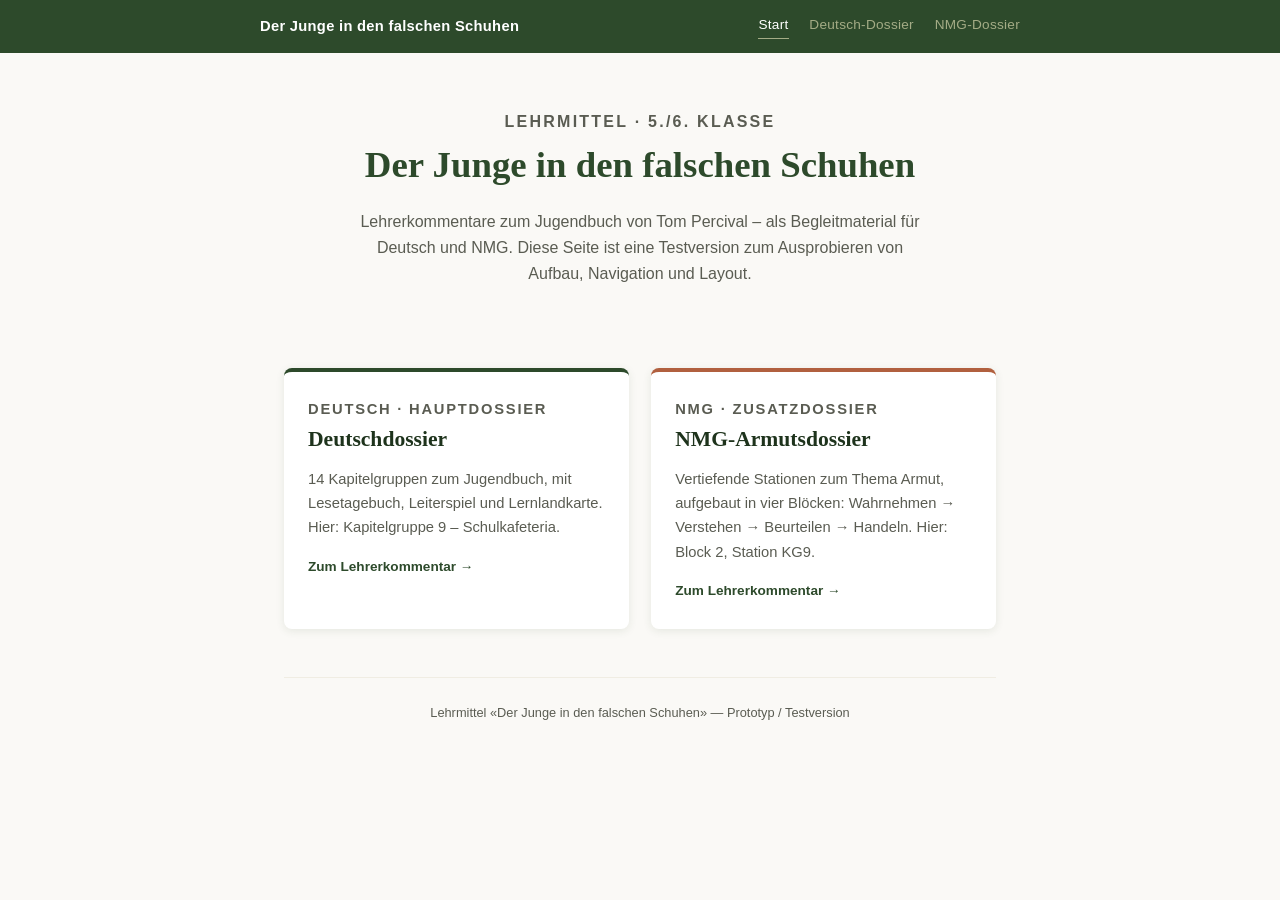
==== index.html @ f7da63dc "erste version der webseite" ====
<!DOCTYPE html>
<html lang="de">
<head>
<meta charset="UTF-8">
<meta name="viewport" content="width=device-width, initial-scale=1">
<title>Lehrerkommentare – Der Junge in den falschen Schuhen</title>
<link rel="stylesheet" href="style.css">
</head>
<body>

<nav class="site-nav">
  <div class="site-nav-inner">
    <a class="site-nav-brand" href="index.html">Der Junge in den falschen Schuhen</a>
    <div class="site-nav-links">
      <a href="index.html" class="active">Start</a>
      <a href="deutsch-kg9.html">Deutsch-Dossier</a>
      <a href="nmg-kg9.html">NMG-Dossier</a>
    </div>
  </div>
</nav>

<div class="page">

  <div class="hero">
    <p class="hero-eyebrow">Lehrmittel · 5./6. Klasse</p>
    <h1>Der Junge in den falschen Schuhen</h1>
    <p>Lehrerkommentare zum Jugendbuch von Tom Percival – als Begleitmaterial für Deutsch und NMG. Diese Seite ist eine Testversion zum Ausprobieren von Aufbau, Navigation und Layout.</p>
  </div>

  <div class="dossier-grid">
    <a class="dossier-card" href="deutsch-kg9.html">
      <p class="dossier-card-eyebrow">Deutsch · Hauptdossier</p>
      <h2>Deutschdossier</h2>
      <p>14 Kapitelgruppen zum Jugendbuch, mit Lesetagebuch, Leiterspiel und Lernlandkarte. Hier: Kapitelgruppe 9 – Schulkafeteria.</p>
      <span class="dossier-card-cta">Zum Lehrerkommentar →</span>
    </a>
    <a class="dossier-card dossier-nmg" href="nmg-kg9.html">
      <p class="dossier-card-eyebrow">NMG · Zusatzdossier</p>
      <h2>NMG-Armutsdossier</h2>
      <p>Vertiefende Stationen zum Thema Armut, aufgebaut in vier Blöcken: Wahrnehmen → Verstehen → Beurteilen → Handeln. Hier: Block 2, Station KG9.</p>
      <span class="dossier-card-cta">Zum Lehrerkommentar →</span>
    </a>
  </div>

  <footer class="site-footer">
    <p>Lehrmittel «Der Junge in den falschen Schuhen» — Prototyp / Testversion</p>
  </footer>

</div>
</body>
</html>
---- style.css ----
:root {
  --forest: #2d4a2b;
  --forest-dark: #1e331c;
  --sage: #7d8471;
  --olive: #a4ac86;
  --ivory: #faf9f6;
  --white: #ffffff;
  --sand: #f0ede3;
  --text: #2c2c28;
  --text-muted: #5a5c52;
  --terracotta: #b1603f;
}

* { box-sizing: border-box; }

body {
  margin: 0;
  background: var(--ivory);
  color: var(--text);
  font-family: "Iowan Old Style", "Palatino Linotype", Georgia, "Noto Serif", serif;
  line-height: 1.65;
  -webkit-font-smoothing: antialiased;
}

a { color: var(--forest); }

.page {
  max-width: 760px;
  margin: 0 auto;
  padding: 1.5rem 1.5rem 5rem;
}

/* -------- Top navigation -------- */
.site-nav {
  background: var(--forest);
  padding: 0.85rem 1.5rem;
}

.site-nav-inner {
  max-width: 760px;
  margin: 0 auto;
  display: flex;
  align-items: center;
  justify-content: space-between;
  flex-wrap: wrap;
  gap: 0.6rem;
  font-family: "Helvetica Neue", Arial, sans-serif;
}

.site-nav-brand {
  color: var(--white);
  font-weight: 700;
  font-size: 0.92rem;
  letter-spacing: 0.02em;
  text-decoration: none;
}

.site-nav-links {
  display: flex;
  gap: 1.3rem;
  flex-wrap: wrap;
}

.site-nav-links a {
  color: var(--olive);
  text-decoration: none;
  font-size: 0.85rem;
  letter-spacing: 0.02em;
  padding-bottom: 2px;
  border-bottom: 1px solid transparent;
  transition: color 0.15s, border-color 0.15s;
}

.site-nav-links a:hover,
.site-nav-links a.active {
  color: var(--white);
  border-bottom-color: var(--olive);
}

/* -------- Document header -------- */
.doc-header {
  text-align: center;
  margin-bottom: 3rem;
  padding-bottom: 2rem;
  border-bottom: 2px solid var(--olive);
}

.doc-eyebrow {
  font-family: "Helvetica Neue", Arial, sans-serif;
  font-size: 0.78rem;
  letter-spacing: 0.14em;
  text-transform: uppercase;
  color: var(--sage);
  font-weight: 600;
  margin: 0 0 0.6rem;
}

.doc-title {
  font-family: "Iowan Old Style", "Palatino Linotype", Georgia, serif;
  font-size: 2.1rem;
  font-weight: 700;
  color: var(--forest);
  margin: 0 0 0.5rem;
  line-height: 1.2;
  border: none;
  padding: 0;
}

.doc-subtitle {
  font-family: "Helvetica Neue", Arial, sans-serif;
  font-size: 0.98rem;
  color: var(--text-muted);
  margin: 0;
}

/* -------- Headings -------- */
h1 {
  font-family: "Iowan Old Style", "Palatino Linotype", Georgia, serif;
  font-size: 1.6rem;
  color: var(--forest);
  margin: 2.6rem 0 0.4rem;
  padding-bottom: 0.5rem;
  border-bottom: 2px solid var(--sage);
}

h1:first-of-type { margin-top: 0; }

h2 {
  font-family: "Iowan Old Style", "Palatino Linotype", Georgia, serif;
  font-size: 1.3rem;
  color: var(--forest);
  margin: 2.1rem 0 0.7rem;
}

h2.station-title {
  font-size: 1.15rem;
  color: var(--sage);
  font-style: italic;
  font-weight: 400;
  margin-top: -0.3rem;
  margin-bottom: 1.6rem;
}

h3 {
  font-family: "Helvetica Neue", Arial, sans-serif;
  font-size: 0.92rem;
  letter-spacing: 0.03em;
  text-transform: uppercase;
  color: var(--forest-dark);
  font-weight: 700;
  margin: 1.6rem 0 0.6rem;
}

p { margin: 0 0 1rem; }

strong { color: var(--forest-dark); }

.underline { text-decoration: underline; text-decoration-color: var(--olive); }

/* -------- Plain lists -------- */
ul.plain-list {
  margin: 0 0 1.2rem;
  padding-left: 1.3rem;
}

ul.plain-list li {
  margin-bottom: 0.5rem;
}

ul.plain-list li::marker {
  color: var(--sage);
}

/* -------- Intro section -------- */
section.intro { margin-bottom: 1rem; }

section.intro > h2:first-child {
  font-size: 1.5rem;
  margin-top: 0;
}

/* -------- Concept cards -------- */
.concept-grid {
  display: grid;
  grid-template-columns: 1fr 1fr;
  gap: 1rem;
  margin: 1.4rem 0;
}

.concept-card {
  background: var(--white);
  border-left: 3px solid var(--olive);
  border-radius: 4px;
  padding: 1rem 1.2rem;
  box-shadow: 0 1px 3px rgba(45, 74, 43, 0.08);
}

.concept-card h3 { margin-top: 0; color: var(--forest); }
.concept-card p { margin-bottom: 0; font-size: 0.96rem; color: var(--text); }
.concept-card p + p { margin-top: 0.6rem; }

@media (max-width: 620px) {
  .concept-grid { grid-template-columns: 1fr; }
}

/* -------- Callouts -------- */
.callout {
  border-radius: 6px;
  padding: 1.1rem 1.3rem;
  margin: 1.6rem 0;
}

.callout h3 {
  margin-top: 0;
  display: flex;
  align-items: center;
  gap: 0.5rem;
}

.callout p:last-child { margin-bottom: 0; }

.callout-sensitive {
  background: var(--sand);
  border-left: 4px solid var(--forest);
}

.callout-sensitive h3 { color: var(--forest-dark); }

.callout-crossref {
  background: var(--white);
  border: 1px dashed var(--olive);
}

.callout-crossref h3 { color: var(--sage); }

.callout-icon { font-size: 1rem; }

/* -------- Tables -------- */
table {
  width: 100%;
  border-collapse: collapse;
  margin: 1rem 0 1.8rem;
  font-family: "Helvetica Neue", Arial, sans-serif;
  font-size: 0.92rem;
  background: var(--white);
  box-shadow: 0 1px 4px rgba(45, 74, 43, 0.1);
  border-radius: 6px;
  overflow: hidden;
}

thead th {
  background: var(--forest);
  color: var(--white);
  text-align: left;
  font-weight: 600;
  padding: 0.7rem 0.9rem;
  font-size: 0.85rem;
  letter-spacing: 0.02em;
}

tbody td {
  padding: 0.65rem 0.9rem;
  border-bottom: 1px solid var(--sand);
  vertical-align: top;
  color: var(--text);
}

tbody td p { margin: 0 0 0.2rem; }
tbody td p:last-child { margin-bottom: 0; }

tbody tr:last-child td { border-bottom: none; }

tbody tr.odd { background: var(--white); }
tbody tr.even { background: var(--ivory); }

/* -------- Section divider -------- */
section.station { margin-top: 1rem; }

section.station > h1:first-child {
  margin-top: 3rem;
  padding-top: 2.4rem;
  border-top: 1px solid var(--olive);
}

/* -------- Landing page -------- */
.hero {
  text-align: center;
  padding: 2rem 0 3rem;
}

.hero-eyebrow {
  font-family: "Helvetica Neue", Arial, sans-serif;
  font-size: 0.78rem;
  letter-spacing: 0.14em;
  text-transform: uppercase;
  color: var(--sage);
  font-weight: 600;
  margin: 0 0 0.8rem;
}

.hero h1 {
  border: none;
  padding: 0;
  margin: 0 0 0.8rem;
  font-size: 2.3rem;
}

.hero p {
  max-width: 560px;
  margin: 0 auto;
  color: var(--text-muted);
  font-family: "Helvetica Neue", Arial, sans-serif;
  font-size: 1rem;
}

.dossier-grid {
  display: grid;
  grid-template-columns: 1fr 1fr;
  gap: 1.4rem;
  margin: 2rem 0;
}

@media (max-width: 620px) {
  .dossier-grid { grid-template-columns: 1fr; }
}

.dossier-card {
  display: block;
  background: var(--white);
  border-radius: 8px;
  padding: 1.6rem 1.5rem;
  text-decoration: none;
  box-shadow: 0 2px 8px rgba(45, 74, 43, 0.1);
  border-top: 4px solid var(--forest);
  transition: transform 0.15s, box-shadow 0.15s;
}

.dossier-card:hover {
  transform: translateY(-2px);
  box-shadow: 0 4px 14px rgba(45, 74, 43, 0.16);
}

.dossier-card.dossier-nmg { border-top-color: var(--terracotta); }

.dossier-card-eyebrow {
  font-family: "Helvetica Neue", Arial, sans-serif;
  font-size: 0.75rem;
  letter-spacing: 0.12em;
  text-transform: uppercase;
  color: var(--sage);
  font-weight: 600;
  margin: 0 0 0.5rem;
}

.dossier-card h2 {
  margin: 0 0 0.6rem;
  font-size: 1.35rem;
  color: var(--forest-dark);
}

.dossier-card p {
  font-family: "Helvetica Neue", Arial, sans-serif;
  font-size: 0.92rem;
  color: var(--text-muted);
  margin-bottom: 0;
}

.dossier-card-cta {
  display: inline-block;
  margin-top: 1rem;
  font-family: "Helvetica Neue", Arial, sans-serif;
  font-size: 0.85rem;
  font-weight: 600;
  color: var(--forest);
}

.site-footer {
  text-align: center;
  margin-top: 3rem;
  padding-top: 1.5rem;
  border-top: 1px solid var(--sand);
  font-family: "Helvetica Neue", Arial, sans-serif;
  font-size: 0.8rem;
  color: var(--text-muted);
}
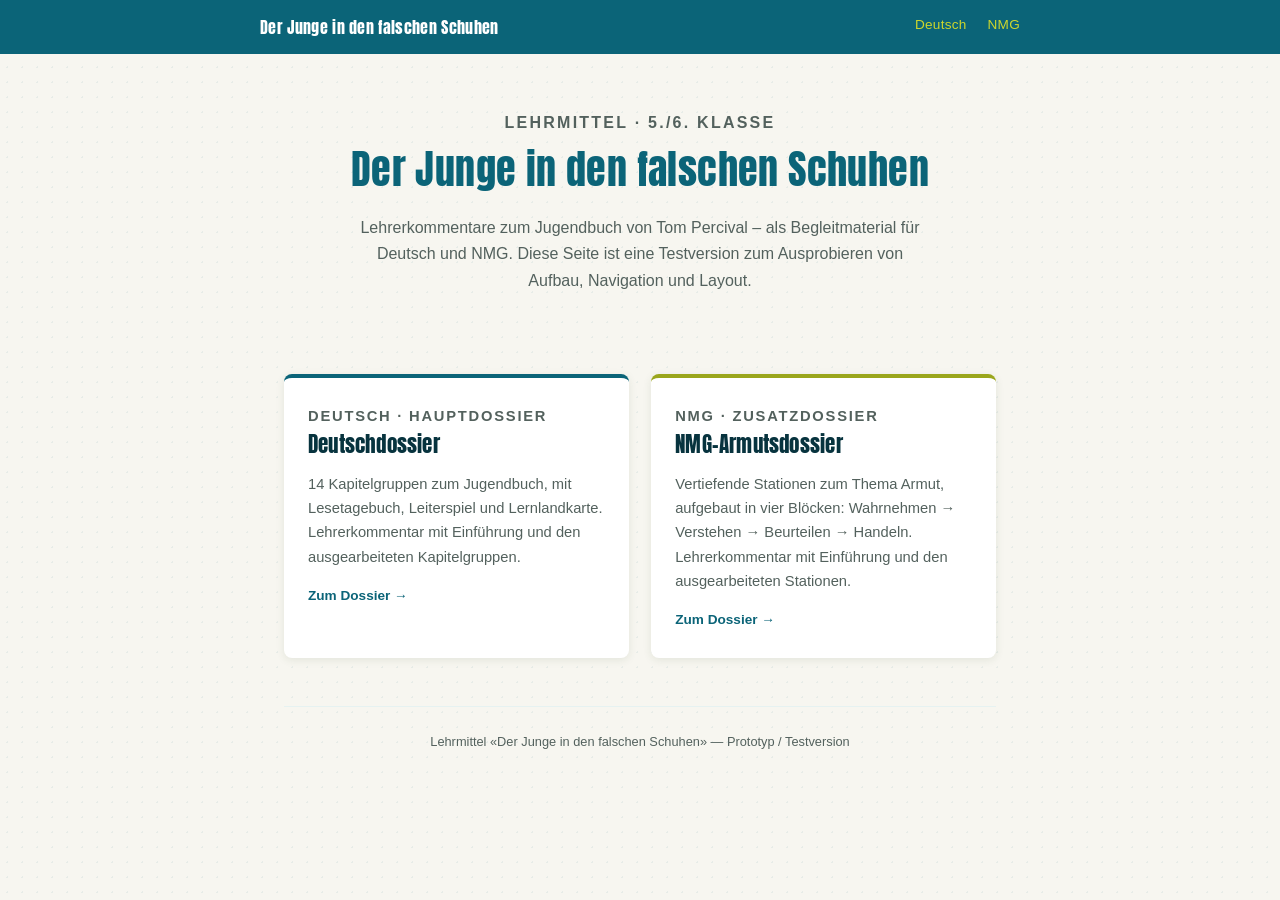
==== commit 5bf7f9b3: "überarbeitet, reduziert auf Lehrerkommentar" ====
--- a/index.html
+++ b/index.html
@@ -4,6 +4,9 @@
 <meta charset="UTF-8">
 <meta name="viewport" content="width=device-width, initial-scale=1">
 <title>Lehrerkommentare – Der Junge in den falschen Schuhen</title>
+<link rel="preconnect" href="https://fonts.googleapis.com">
+<link rel="preconnect" href="https://fonts.gstatic.com" crossorigin>
+<link href="https://fonts.googleapis.com/css2?family=Anton&display=swap" rel="stylesheet">
 <link rel="stylesheet" href="style.css">
 </head>
 <body>
@@ -12,9 +15,8 @@
   <div class="site-nav-inner">
     <a class="site-nav-brand" href="index.html">Der Junge in den falschen Schuhen</a>
     <div class="site-nav-links">
-      <a href="index.html" class="active">Start</a>
-      <a href="deutsch-kg9.html">Deutsch-Dossier</a>
-      <a href="nmg-kg9.html">NMG-Dossier</a>
+      <a href="deutsch/index.html">Deutsch</a>
+      <a href="nmg/index.html">NMG</a>
     </div>
   </div>
 </nav>
@@ -28,17 +30,17 @@
   </div>
 
   <div class="dossier-grid">
-    <a class="dossier-card" href="deutsch-kg9.html">
+    <a class="dossier-card" href="deutsch/index.html">
       <p class="dossier-card-eyebrow">Deutsch · Hauptdossier</p>
       <h2>Deutschdossier</h2>
-      <p>14 Kapitelgruppen zum Jugendbuch, mit Lesetagebuch, Leiterspiel und Lernlandkarte. Hier: Kapitelgruppe 9 – Schulkafeteria.</p>
-      <span class="dossier-card-cta">Zum Lehrerkommentar →</span>
+      <p>14 Kapitelgruppen zum Jugendbuch, mit Lesetagebuch, Leiterspiel und Lernlandkarte. Lehrerkommentar mit Einführung und den ausgearbeiteten Kapitelgruppen.</p>
+      <span class="dossier-card-cta">Zum Dossier →</span>
     </a>
-    <a class="dossier-card dossier-nmg" href="nmg-kg9.html">
+    <a class="dossier-card dossier-nmg" href="nmg/index.html">
       <p class="dossier-card-eyebrow">NMG · Zusatzdossier</p>
       <h2>NMG-Armutsdossier</h2>
-      <p>Vertiefende Stationen zum Thema Armut, aufgebaut in vier Blöcken: Wahrnehmen → Verstehen → Beurteilen → Handeln. Hier: Block 2, Station KG9.</p>
-      <span class="dossier-card-cta">Zum Lehrerkommentar →</span>
+      <p>Vertiefende Stationen zum Thema Armut, aufgebaut in vier Blöcken: Wahrnehmen → Verstehen → Beurteilen → Handeln. Lehrerkommentar mit Einführung und den ausgearbeiteten Stationen.</p>
+      <span class="dossier-card-cta">Zum Dossier →</span>
     </a>
   </div>
 
--- a/style.css
+++ b/style.css
@@ -1,14 +1,17 @@
 :root {
-  --forest: #2d4a2b;
-  --forest-dark: #1e331c;
-  --sage: #7d8471;
-  --olive: #a4ac86;
-  --ivory: #faf9f6;
+  /* Palette abgeleitet vom Buchcover "Der Junge in den falschen Schuhen":
+     Türkis/Petrol (Cover-Hintergrund), Lime-Gelb (Titelschrift), Tinte-Schwarz (Innenillustrationen) */
+  --forest: #0b6478;
+  --forest-dark: #07333e;
+  --sage: #1f96ac;
+  --olive: #cdd62c;
+  --ivory: #f7f6f0;
   --white: #ffffff;
-  --sand: #f0ede3;
-  --text: #2c2c28;
-  --text-muted: #5a5c52;
-  --terracotta: #b1603f;
+  --sand: #e6f2f1;
+  --text: #181d1c;
+  --text-muted: #53615d;
+  --terracotta: #9aa61c;
+  --display-font: "Anton", "Helvetica Neue", Arial, sans-serif;
 }
 
 * { box-sizing: border-box; }
@@ -16,6 +19,8 @@
 body {
   margin: 0;
   background: var(--ivory);
+  background-image: radial-gradient(rgba(11, 100, 120, 0.07) 1px, transparent 1px);
+  background-size: 15px 15px;
   color: var(--text);
   font-family: "Iowan Old Style", "Palatino Linotype", Georgia, "Noto Serif", serif;
   line-height: 1.65;
@@ -49,8 +54,9 @@
 
 .site-nav-brand {
   color: var(--white);
-  font-weight: 700;
-  font-size: 0.92rem;
+  font-family: var(--display-font);
+  font-weight: 400;
+  font-size: 1rem;
   letter-spacing: 0.02em;
   text-decoration: none;
 }
@@ -96,12 +102,13 @@
 }
 
 .doc-title {
-  font-family: "Iowan Old Style", "Palatino Linotype", Georgia, serif;
-  font-size: 2.1rem;
-  font-weight: 700;
+  font-family: var(--display-font);
+  font-weight: 400;
+  font-size: 2rem;
+  letter-spacing: 0.01em;
   color: var(--forest);
   margin: 0 0 0.5rem;
-  line-height: 1.2;
+  line-height: 1.15;
   border: none;
   padding: 0;
 }
@@ -299,10 +306,14 @@
 }
 
 .hero h1 {
+  font-family: var(--display-font);
+  font-weight: 400;
+  letter-spacing: 0.01em;
   border: none;
   padding: 0;
   margin: 0 0 0.8rem;
-  font-size: 2.3rem;
+  font-size: 2.5rem;
+  color: var(--forest);
 }
 
 .hero p {
@@ -354,7 +365,10 @@
 
 .dossier-card h2 {
   margin: 0 0 0.6rem;
-  font-size: 1.35rem;
+  font-family: var(--display-font);
+  font-weight: 400;
+  letter-spacing: 0.01em;
+  font-size: 1.3rem;
   color: var(--forest-dark);
 }
 
@@ -383,3 +397,351 @@
   font-size: 0.8rem;
   color: var(--text-muted);
 }
+
+/* -------- Breadcrumb -------- */
+.breadcrumb {
+  font-family: "Helvetica Neue", Arial, sans-serif;
+  font-size: 0.8rem;
+  color: var(--text-muted);
+  margin: 0 0 1.2rem;
+}
+
+.breadcrumb a { color: var(--sage); text-decoration: none; }
+.breadcrumb a:hover { color: var(--forest); text-decoration: underline; }
+.breadcrumb .sep { margin: 0 0.4rem; color: var(--olive); }
+
+/* -------- Section navigation (parts of a chapter group) -------- */
+.section-nav {
+  display: flex;
+  gap: 0.6rem;
+  flex-wrap: wrap;
+  margin: 0 0 2.4rem;
+  padding-bottom: 1.4rem;
+  border-bottom: 1px solid var(--sand);
+  font-family: "Helvetica Neue", Arial, sans-serif;
+}
+
+.section-nav a {
+  padding: 0.45rem 0.95rem;
+  border-radius: 999px;
+  background: var(--white);
+  border: 1px solid var(--sand);
+  color: var(--text-muted);
+  text-decoration: none;
+  font-size: 0.82rem;
+  transition: border-color 0.15s, color 0.15s, background 0.15s;
+}
+
+.section-nav a:hover:not(.active) {
+  border-color: var(--olive);
+  color: var(--forest-dark);
+}
+
+.section-nav a.active {
+  background: var(--forest);
+  color: var(--white);
+  border-color: var(--forest);
+}
+
+/* -------- Chapter group cards (subject overview pages) -------- */
+.kg-grid {
+  display: grid;
+  gap: 1rem;
+  margin: 1.4rem 0 2rem;
+}
+
+.kg-card {
+  display: block;
+  background: var(--white);
+  border-radius: 6px;
+  padding: 1.1rem 1.3rem;
+  text-decoration: none;
+  border-left: 3px solid var(--forest);
+  box-shadow: 0 1px 4px rgba(45, 74, 43, 0.08);
+  transition: transform 0.15s, box-shadow 0.15s;
+}
+
+.kg-card:hover {
+  transform: translateX(2px);
+  box-shadow: 0 2px 8px rgba(45, 74, 43, 0.13);
+}
+
+.kg-card.kg-card-nmg { border-left-color: var(--terracotta); }
+
+.kg-card-eyebrow {
+  font-family: "Helvetica Neue", Arial, sans-serif;
+  font-size: 0.72rem;
+  letter-spacing: 0.1em;
+  text-transform: uppercase;
+  color: var(--sage);
+  font-weight: 600;
+  margin: 0 0 0.3rem;
+}
+
+.kg-card h3 {
+  margin: 0 0 0.3rem;
+  text-transform: none;
+  letter-spacing: 0.01em;
+  font-family: var(--display-font);
+  font-size: 1.1rem;
+  color: var(--forest-dark);
+  font-weight: 400;
+}
+
+.kg-card p {
+  font-family: "Helvetica Neue", Arial, sans-serif;
+  font-size: 0.88rem;
+  color: var(--text-muted);
+  margin-bottom: 0;
+}
+
+/* -------- Task boxes (Schülerdossier-Aufgaben) -------- */
+.task-box {
+  background: var(--white);
+  border: 1px solid var(--sand);
+  border-radius: 6px;
+  padding: 1.1rem 1.3rem;
+  margin: 1.2rem 0;
+}
+
+.task-box h3 {
+  margin-top: 0;
+  color: var(--forest);
+}
+
+.task-box p:last-child { margin-bottom: 0; }
+
+.task-quote {
+  font-style: italic;
+  color: var(--text-muted);
+  border-left: 3px solid var(--olive);
+  padding-left: 0.9rem;
+  margin: 0 0 1rem;
+}
+
+/* -------- Leiterspiel cards -------- */
+.game-grid {
+  display: grid;
+  grid-template-columns: 1fr 1fr;
+  gap: 1rem;
+  margin: 1.4rem 0;
+}
+
+@media (max-width: 620px) {
+  .game-grid { grid-template-columns: 1fr; }
+}
+
+.game-card {
+  background: var(--white);
+  border-radius: 6px;
+  padding: 1rem 1.2rem;
+  box-shadow: 0 1px 3px rgba(45, 74, 43, 0.08);
+}
+
+.game-card-question {
+  border-top: 4px solid var(--terracotta);
+}
+
+.game-card-solution {
+  border-top: 4px solid var(--forest);
+  background: var(--sand);
+}
+
+.game-card-label {
+  font-family: "Helvetica Neue", Arial, sans-serif;
+  font-size: 0.72rem;
+  letter-spacing: 0.1em;
+  text-transform: uppercase;
+  color: var(--sage);
+  font-weight: 600;
+  margin: 0 0 0.5rem;
+}
+
+.game-card h3 { margin-top: 0; }
+.game-card p:last-child { margin-bottom: 0; }
+.game-card ul { margin: 0.4rem 0 0; padding-left: 1.2rem; }
+.game-card li { margin-bottom: 0.3rem; }
+
+/* -------- Overview table (NMG Strang-Übersicht) -------- */
+.overview-table td strong { color: var(--forest-dark); }
+
+/* -------- Aufklappbare Einführung -------- */
+.topic-accordion { margin: 0 0 2.6rem; }
+
+.intro-toggle {
+  background: var(--white);
+  border: 1px solid var(--sand);
+  border-radius: 8px;
+  margin: 0 0 0.8rem;
+  overflow: hidden;
+}
+
+.topic-accordion .intro-toggle:last-child { margin-bottom: 0; }
+
+.intro-toggle summary {
+  cursor: pointer;
+  list-style: none;
+  padding: 1.1rem 1.4rem;
+  display: flex;
+  align-items: center;
+  justify-content: space-between;
+  gap: 1rem;
+  font-family: var(--display-font);
+  font-weight: 400;
+  font-size: 1.05rem;
+  letter-spacing: 0.01em;
+  color: var(--forest);
+  background: var(--sand);
+}
+
+.intro-toggle summary::-webkit-details-marker { display: none; }
+.intro-toggle summary::marker { content: ""; }
+
+.intro-toggle .toggle-icon {
+  font-family: "Helvetica Neue", Arial, sans-serif;
+  font-size: 0.85rem;
+  color: var(--sage);
+  transition: transform 0.2s;
+  flex-shrink: 0;
+}
+
+.intro-toggle[open] summary { border-bottom: 1px solid var(--sand); }
+.intro-toggle[open] .toggle-icon { transform: rotate(90deg); }
+
+.intro-toggle-body { padding: 1.6rem 1.4rem 0.2rem; }
+.intro-toggle-body > *:last-child { margin-bottom: 0; }
+
+/* -------- Block-Akkordeon (NMG-Kapitelgruppen) -------- */
+.block-accordion { margin: 1.4rem 0 2rem; }
+
+.block-item {
+  background: var(--white);
+  border: 1px solid var(--sand);
+  border-radius: 8px;
+  margin-bottom: 0.8rem;
+  overflow: hidden;
+}
+
+.block-item summary {
+  cursor: pointer;
+  list-style: none;
+  padding: 0.9rem 1.2rem;
+  display: flex;
+  align-items: center;
+  justify-content: space-between;
+  gap: 1rem;
+  font-family: var(--display-font);
+  font-weight: 400;
+  font-size: 0.98rem;
+  letter-spacing: 0.01em;
+  color: var(--forest-dark);
+  background: var(--ivory);
+}
+
+.block-item summary::-webkit-details-marker { display: none; }
+.block-item summary::marker { content: ""; }
+
+.block-item .toggle-icon {
+  font-family: "Helvetica Neue", Arial, sans-serif;
+  font-size: 0.8rem;
+  color: var(--sage);
+  transition: transform 0.2s;
+  flex-shrink: 0;
+}
+
+.block-item[open] summary { border-bottom: 1px solid var(--sand); }
+.block-item[open] .toggle-icon { transform: rotate(90deg); }
+
+.kg-list {
+  list-style: none;
+  margin: 0;
+  padding: 0.3rem 0;
+}
+
+.kg-list-item {
+  padding: 0.75rem 1.3rem;
+  border-bottom: 1px solid var(--sand);
+  font-family: "Helvetica Neue", Arial, sans-serif;
+  font-size: 0.88rem;
+  display: flex;
+  align-items: baseline;
+  gap: 0.5rem;
+}
+
+.kg-list-item:last-child { border-bottom: none; }
+
+.kg-list-item a {
+  color: var(--forest-dark);
+  text-decoration: none;
+  font-weight: 600;
+}
+
+.kg-list-item a:hover { text-decoration: underline; color: var(--forest); }
+
+.kg-code {
+  font-weight: 700;
+  color: var(--sage);
+  flex-shrink: 0;
+}
+
+.kg-list-item.kg-disabled { color: var(--text-muted); }
+.kg-list-item.kg-disabled .kg-code { color: var(--text-muted); opacity: 0.7; }
+
+.kg-status {
+  margin-left: auto;
+  font-size: 0.72rem;
+  text-transform: uppercase;
+  letter-spacing: 0.06em;
+  color: var(--sage);
+  flex-shrink: 0;
+}
+
+/* -------- Prominente Querverweis-Box -------- */
+.crossref-box {
+  display: flex;
+  align-items: center;
+  gap: 1rem;
+  background: var(--forest);
+  color: var(--white);
+  border-radius: 8px;
+  padding: 1.1rem 1.4rem;
+  margin: 0 0 1rem;
+  text-decoration: none;
+  transition: background 0.15s;
+}
+
+.crossref-box:hover { background: var(--forest-dark); }
+
+.crossref-box-icon { font-size: 1.6rem; flex-shrink: 0; }
+
+.crossref-box-text { flex: 1; }
+
+.crossref-box-label {
+  font-family: "Helvetica Neue", Arial, sans-serif;
+  font-size: 0.72rem;
+  text-transform: uppercase;
+  letter-spacing: 0.1em;
+  color: var(--olive);
+  margin: 0 0 0.25rem;
+}
+
+.crossref-box-title {
+  font-family: var(--display-font);
+  font-weight: 400;
+  font-size: 1.05rem;
+  letter-spacing: 0.01em;
+  margin: 0;
+  color: var(--white);
+}
+
+.crossref-box-arrow {
+  margin-left: auto;
+  font-size: 1.4rem;
+  flex-shrink: 0;
+}
+
+.crossref-note {
+  font-size: 0.88rem;
+  color: var(--text-muted);
+  margin: 0 0 2rem;
+}
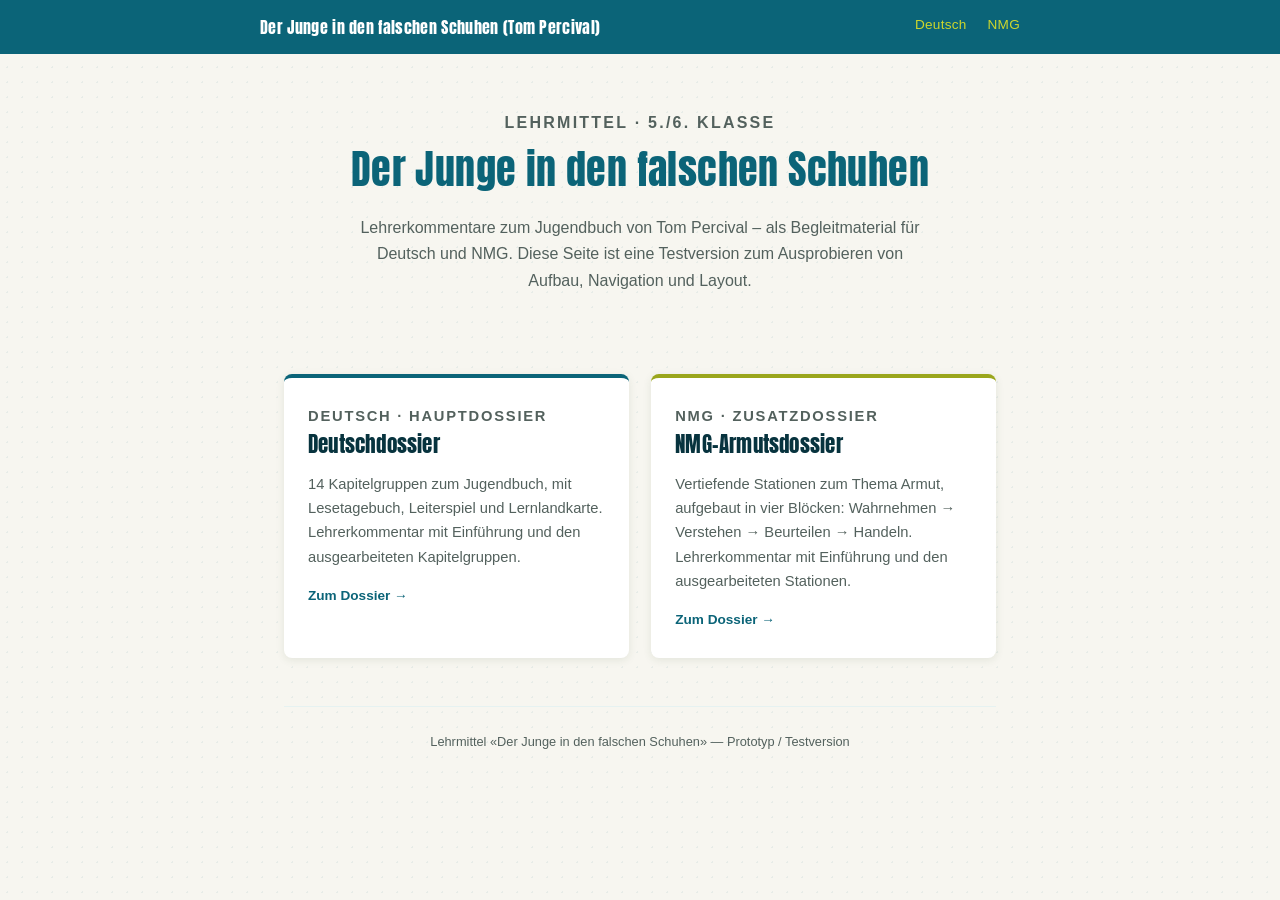
==== commit 974570b7: "umorganisation" ====
--- a/index.html
+++ b/index.html
@@ -13,7 +13,7 @@
 
 <nav class="site-nav">
   <div class="site-nav-inner">
-    <a class="site-nav-brand" href="index.html">Der Junge in den falschen Schuhen</a>
+    <a class="site-nav-brand" href="index.html">Der Junge in den falschen Schuhen (Tom Percival)</a>
     <div class="site-nav-links">
       <a href="deutsch/index.html">Deutsch</a>
       <a href="nmg/index.html">NMG</a>
--- a/style.css
+++ b/style.css
@@ -120,6 +120,18 @@
   margin: 0;
 }
 
+.doc-label {
+  font-family: "Helvetica Neue", Arial, sans-serif;
+  font-size: 1.05rem;
+  letter-spacing: 0.06em;
+  text-transform: uppercase;
+  color: var(--sage);
+  font-weight: 700;
+  margin: 0 0 0.6rem;
+}
+
+.doc-label + .doc-subtitle { margin-top: -0.1rem; }
+
 /* -------- Headings -------- */
 h1 {
   font-family: "Iowan Old Style", "Palatino Linotype", Georgia, serif;
@@ -242,6 +254,46 @@
 
 .callout-icon { font-size: 1rem; }
 
+.callout-goal {
+  background: var(--sand);
+  border-left: 4px solid var(--olive);
+}
+
+.callout-goal h3 { color: var(--forest-dark); }
+
+.callout-neutral {
+  background: var(--white);
+  border: 1px solid var(--sand);
+}
+
+.callout-neutral p:first-child { margin-top: 0; }
+.callout-neutral ul:last-child { margin-bottom: 0; }
+
+.tip-link {
+  display: flex;
+  width: fit-content;
+  align-items: center;
+  gap: 0.45rem;
+  margin: 0.9rem 0;
+  padding: 0.4rem 0.05rem;
+  color: var(--sage);
+  text-decoration: none;
+  font-family: "Helvetica Neue", Arial, sans-serif;
+  font-size: 0.92rem;
+  font-weight: 600;
+  border-bottom: 1px solid transparent;
+}
+.tip-link:hover { border-bottom-color: var(--sage); }
+.tip-link-icon { font-size: 1rem; }
+.tip-link + .tip-link { margin-top: -0.4rem; }
+.tip-link:last-of-type { margin-bottom: 1.6rem; }
+
+table .note {
+  font-size: 0.85em;
+  font-style: italic;
+  color: var(--text-muted);
+}
+
 /* -------- Tables -------- */
 table {
   width: 100%;
@@ -564,6 +616,71 @@
 
 /* -------- Overview table (NMG Strang-Übersicht) -------- */
 .overview-table td strong { color: var(--forest-dark); }
+
+/* -------- Main top-level accordion (Allgemein / Kapitelgruppen / Lösungen) -------- */
+.main-toggle {
+  background: var(--white);
+  border: 1px solid var(--sand);
+  border-radius: 8px;
+  margin: 0 0 1.2rem;
+  overflow: hidden;
+}
+
+.main-toggle summary {
+  cursor: pointer;
+  list-style: none;
+  padding: 1.15rem 1.4rem;
+  display: flex;
+  align-items: center;
+  justify-content: space-between;
+  gap: 1rem;
+  font-family: var(--display-font);
+  font-weight: 400;
+  font-size: 1.2rem;
+  letter-spacing: 0.01em;
+  color: var(--white);
+  background: var(--forest);
+}
+
+.main-toggle summary::-webkit-details-marker { display: none; }
+.main-toggle summary::marker { content: ""; }
+
+.main-toggle .toggle-icon {
+  font-family: "Helvetica Neue", Arial, sans-serif;
+  font-size: 1rem;
+  color: var(--olive);
+  transition: transform 0.2s;
+  flex-shrink: 0;
+}
+
+.main-toggle[open] .toggle-icon { transform: rotate(90deg); }
+
+.main-toggle-body { padding: 1.9rem 1.8rem 1.6rem; }
+.main-toggle-body > *:last-child { margin-bottom: 0; }
+.main-toggle-body > .topic-accordion { margin-bottom: 0; }
+.main-toggle-body > .topic-accordion .intro-toggle:last-child { margin-bottom: 0; }
+
+/* -------- File download button (Lösungen) -------- */
+.file-download {
+  display: flex;
+  width: fit-content;
+  align-items: center;
+  gap: 0.5rem;
+  background: none;
+  color: var(--sage);
+  border: none;
+  border-bottom: 1px solid transparent;
+  padding: 0.3rem 0.05rem;
+  text-decoration: none;
+  font-family: "Helvetica Neue", Arial, sans-serif;
+  font-size: 0.92rem;
+  font-weight: 600;
+  transition: border-color 0.15s;
+}
+
+.file-download:hover { border-bottom-color: var(--sage); }
+.file-download-icon { font-size: 1rem; }
+.file-download + .file-download { margin-top: -0.4rem; }
 
 /* -------- Aufklappbare Einführung -------- */
 .topic-accordion { margin: 0 0 2.6rem; }
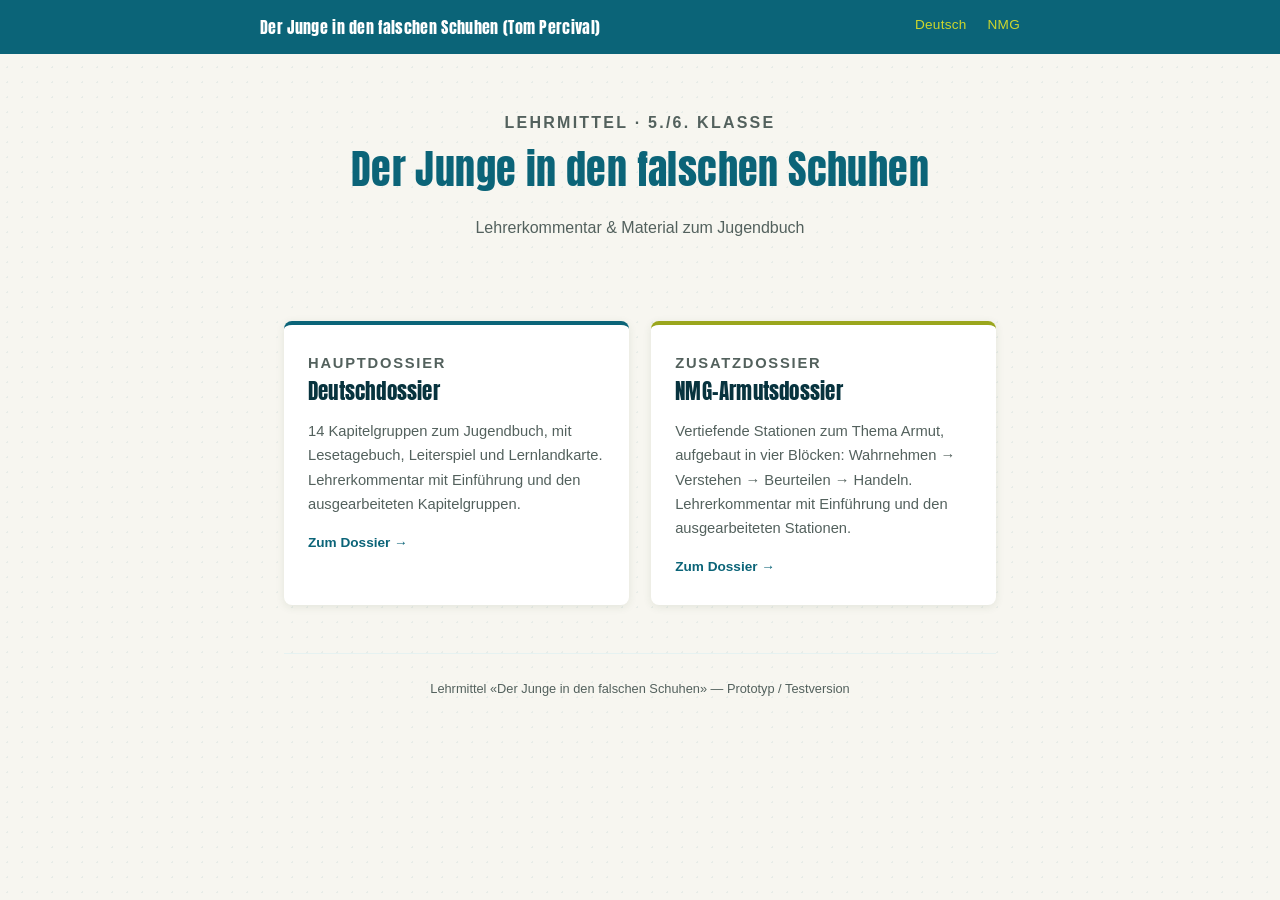
==== commit 6fdc9179: "startseite schlanker gemacht" ====
--- a/index.html
+++ b/index.html
@@ -26,18 +26,18 @@
   <div class="hero">
     <p class="hero-eyebrow">Lehrmittel · 5./6. Klasse</p>
     <h1>Der Junge in den falschen Schuhen</h1>
-    <p>Lehrerkommentare zum Jugendbuch von Tom Percival – als Begleitmaterial für Deutsch und NMG. Diese Seite ist eine Testversion zum Ausprobieren von Aufbau, Navigation und Layout.</p>
+    <p>Lehrerkommentar &amp; Material zum Jugendbuch</p>
   </div>
 
   <div class="dossier-grid">
     <a class="dossier-card" href="deutsch/index.html">
-      <p class="dossier-card-eyebrow">Deutsch · Hauptdossier</p>
+      <p class="dossier-card-eyebrow">Hauptdossier</p>
       <h2>Deutschdossier</h2>
       <p>14 Kapitelgruppen zum Jugendbuch, mit Lesetagebuch, Leiterspiel und Lernlandkarte. Lehrerkommentar mit Einführung und den ausgearbeiteten Kapitelgruppen.</p>
       <span class="dossier-card-cta">Zum Dossier →</span>
     </a>
     <a class="dossier-card dossier-nmg" href="nmg/index.html">
-      <p class="dossier-card-eyebrow">NMG · Zusatzdossier</p>
+      <p class="dossier-card-eyebrow">Zusatzdossier</p>
       <h2>NMG-Armutsdossier</h2>
       <p>Vertiefende Stationen zum Thema Armut, aufgebaut in vier Blöcken: Wahrnehmen → Verstehen → Beurteilen → Handeln. Lehrerkommentar mit Einführung und den ausgearbeiteten Stationen.</p>
       <span class="dossier-card-cta">Zum Dossier →</span>
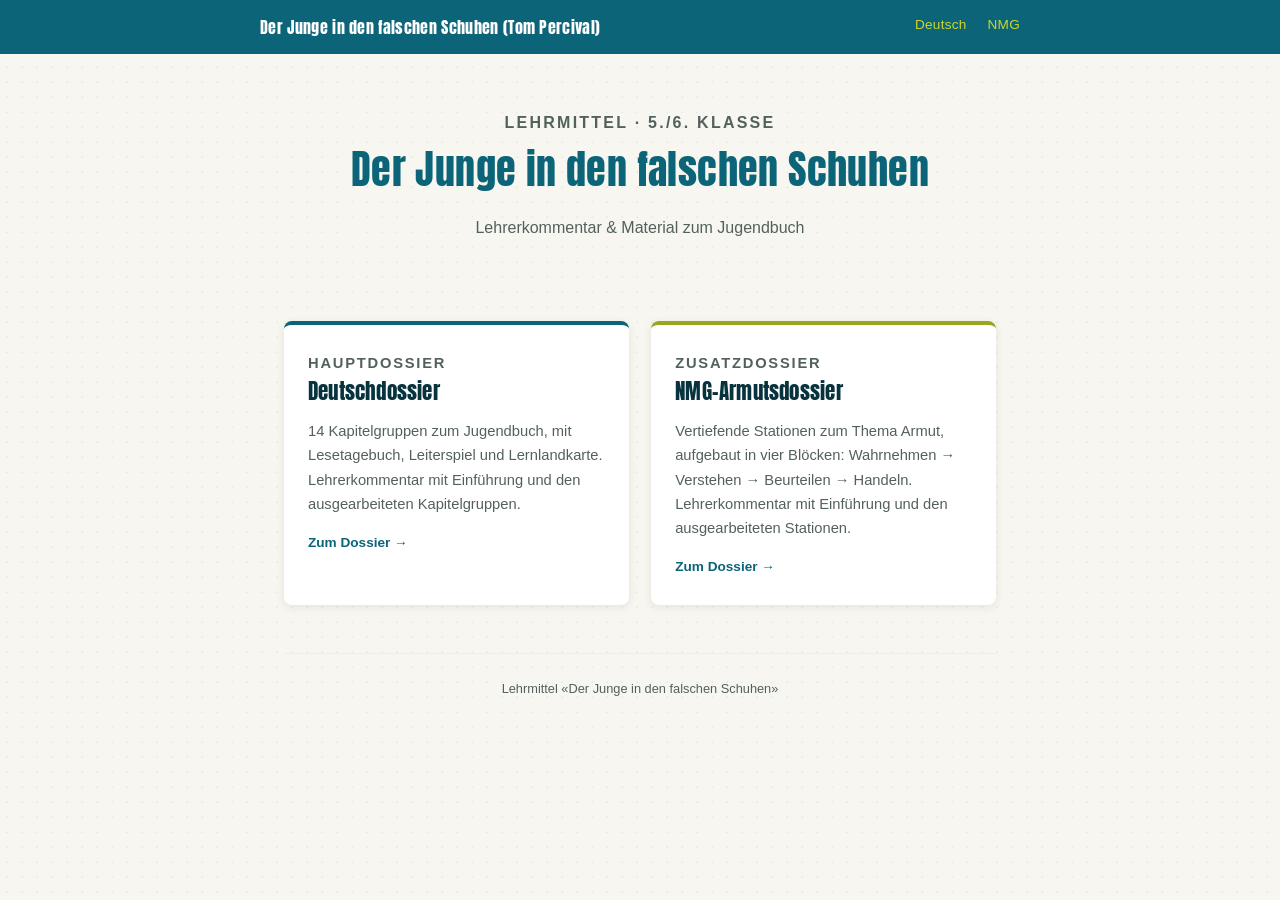
==== commit 492361d9: "testversion rausgenommen" ====
--- a/index.html
+++ b/index.html
@@ -45,7 +45,7 @@
   </div>
 
   <footer class="site-footer">
-    <p>Lehrmittel «Der Junge in den falschen Schuhen» — Prototyp / Testversion</p>
+    <p>Lehrmittel «Der Junge in den falschen Schuhen»</p>
   </footer>
 
 </div>
